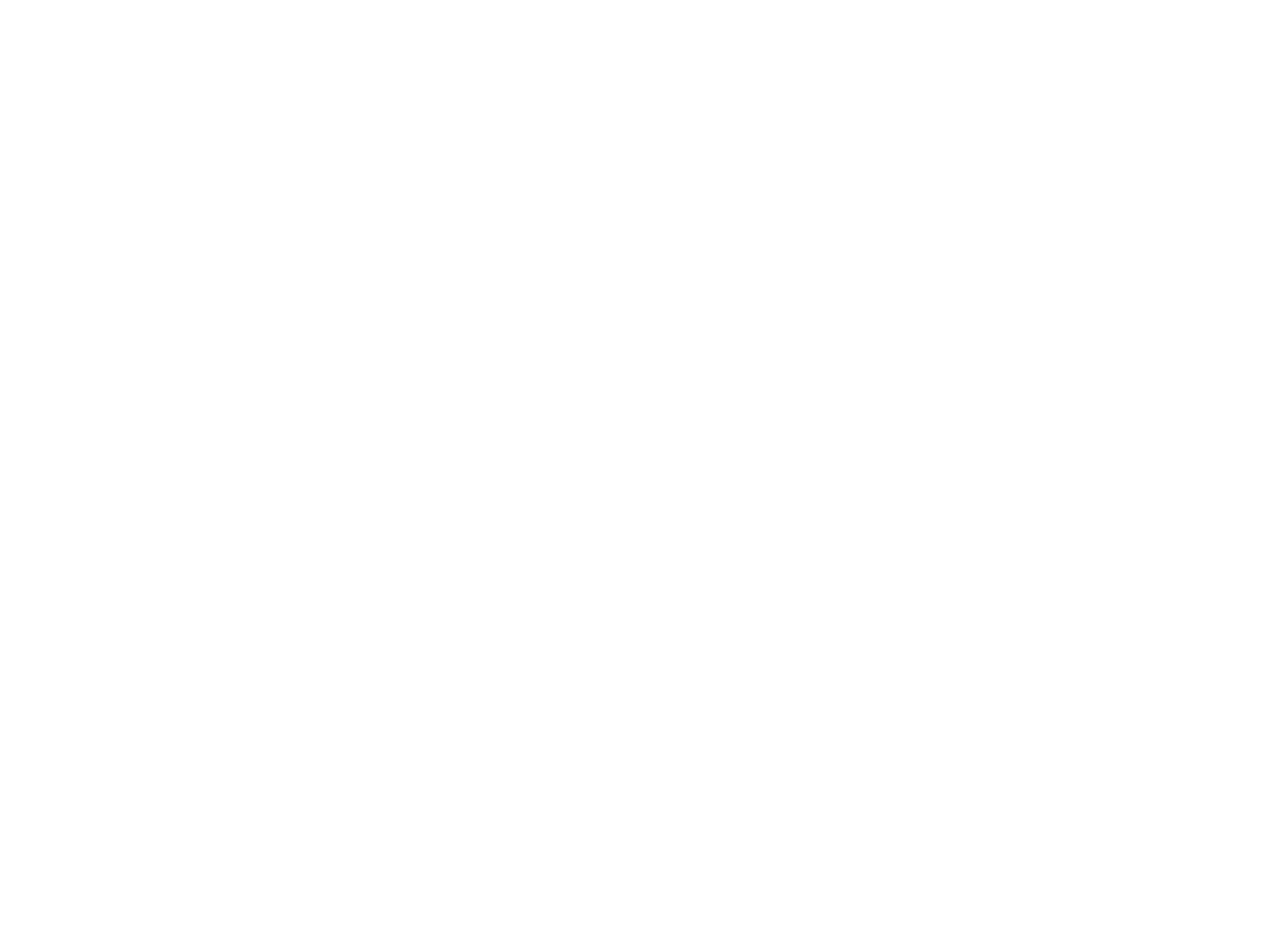
==== photography.html @ ee0c0e07 "Add files via upload" ====
<!doctype html>
<html>
<head>
<meta charset="utf-8">
<title>photography</title>
<link href="photoStyle.css" rel="stylesheet" type="text/css">
</head>

	
	
	
<body>
	
<div class="container">

	
<div class="poster12">
	<a data-fancybox="simple-image"
    href="images/photography/DSC03432.JPG">
	<img src="images/photography/DSC03432.JPG" width="" height="" alt=""/> </a>
</div>
	
<div class="poster12">
	<a data-fancybox="simple-image"
    href="images/photography/DSC03830.JPG">
	<img src="images/photography/DSC03830.JPG" width="" height="" alt=""/> </a>
</div>	
	
<div class="poster34">
	<a data-fancybox="simple-image"
    href="images/photography/DSC02811.JPG">
	<img src="images/photography/DSC02811.JPG" width="" height="" alt=""/> </a>
</div>	
	
<div class="poster34">
	<a data-fancybox="simple-image"
    href="images/photography/DSC03132.JPG">
	<img src="images/photography/DSC03132.JPG" width="" height="" alt=""/> </a>
</div>		
	
<div class="poster5">
	<a data-fancybox="simple-image"
    href="images/photography/Lamp AP-3.jpg">
	<img src="images/photography/Lamp AP-3.jpg" width="" height="" alt=""/> </a>
</div>	
	
	
	
	
	
	
	
	
	
	
</div>	
</body>
</html>
---- photoStyle.css ----
@charset "utf-8";
/* CSS Document */

/* Reset browser default styles: */
html, body, h1, h2, h3, h4, h5, h6, p, ol, ul, li, pre, code, address, variable, form, fieldset, blockquote {
  padding: 0;
  margin: 0;
  font-size: 100%;
  font-weight: normal;
  list-style: none;
}

/* border-box so that border widths aren't added to the total width of the element: */
html {
  box-sizing: border-box;
}

*, *:before, *:after {
  box-sizing: inherit;
}

/* Clearfix to make floated elements behave correctly: */
  .cf:before, .cf:after { content: ""; display: table; }
  .cf:after { clear: both; }
  .cf { zoom: 1; }
  .clear { clear: both; }
  
a:focus,
a:active {
	outline: none;
}

/* In order for the percentage heights to work we need this: */
html, body { height:100%; }


/*start of style*/


img {
	width: 100%;
	height: auto;
}
.container {
	width: 90%;
	margin: 30px auto 30px auto;
}
.poster12 {
	width: 48.001%;
	float: left;
	margin: 25px 0% 0px 2%;
	
}

.poster34 {
	width: 48.001%;
	float: left;
	margin: 25px 0% 0px 2%;
	
}

.poster5 {
	width: 98%;
	float: left;
	margin: 25px 0% 0px 2%;
	
}
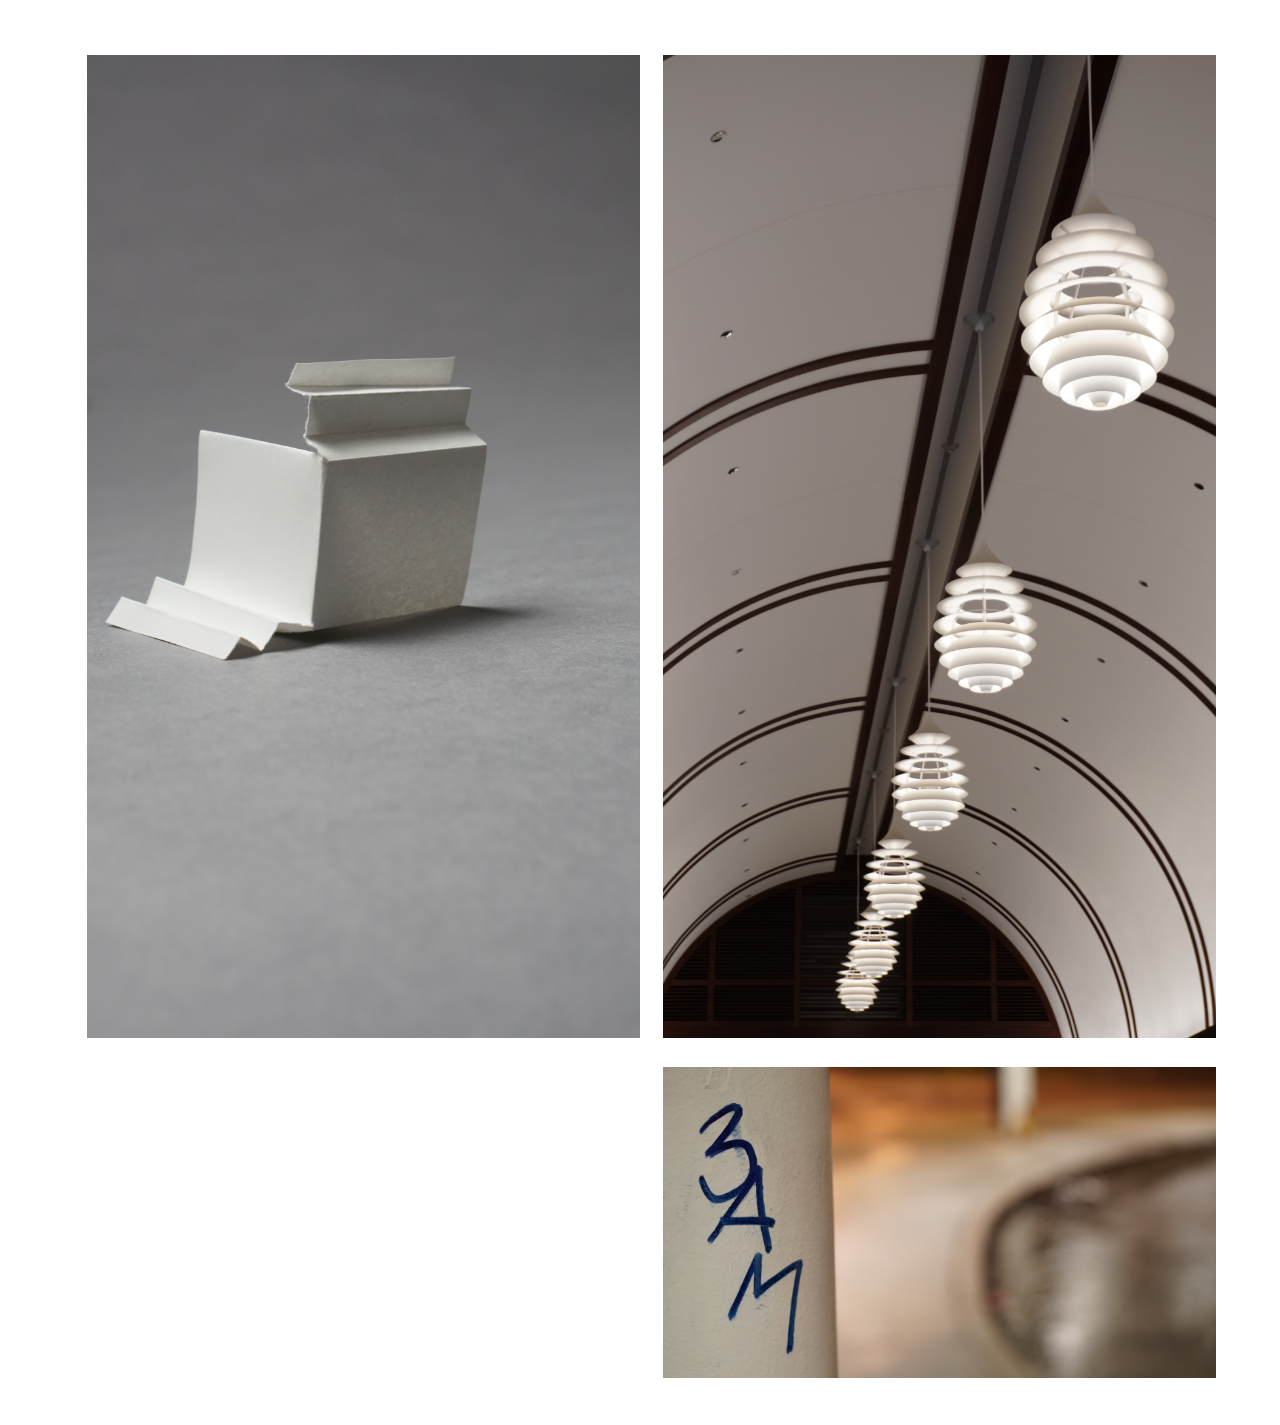
==== commit 6628253f: "Add files via upload" ====
--- a/photography.html
+++ b/photography.html
@@ -16,32 +16,32 @@
 	
 <div class="poster12">
 	<a data-fancybox="simple-image"
-    href="images/photography/DSC03432.JPG">
-	<img src="images/photography/DSC03432.JPG" width="" height="" alt=""/> </a>
+    href="DSC03432.JPG">
+	<img src="DSC03432.JPG" width="" height="" alt=""/> </a>
 </div>
 	
 <div class="poster12">
 	<a data-fancybox="simple-image"
-    href="images/photography/DSC03830.JPG">
-	<img src="images/photography/DSC03830.JPG" width="" height="" alt=""/> </a>
+    href="DSC03830.JPG">
+	<img src="DSC03830.JPG" width="" height="" alt=""/> </a>
 </div>	
 	
 <div class="poster34">
 	<a data-fancybox="simple-image"
-    href="images/photography/DSC02811.JPG">
-	<img src="images/photography/DSC02811.JPG" width="" height="" alt=""/> </a>
+    href="DSC02811.JPG">
+	<img src="DSC02811.JPG" width="" height="" alt=""/> </a>
 </div>	
 	
 <div class="poster34">
 	<a data-fancybox="simple-image"
-    href="images/photography/DSC03132.JPG">
-	<img src="images/photography/DSC03132.JPG" width="" height="" alt=""/> </a>
+    href="DSC03132.JPG">
+	<img src="DSC03132.JPG" width="" height="" alt=""/> </a>
 </div>		
 	
 <div class="poster5">
 	<a data-fancybox="simple-image"
-    href="images/photography/Lamp AP-3.jpg">
-	<img src="images/photography/Lamp AP-3.jpg" width="" height="" alt=""/> </a>
+    href="Lamp AP-3.jpg">
+	<img src="Lamp AP-3.jpg" width="" height="" alt=""/> </a>
 </div>	
 	
 	
